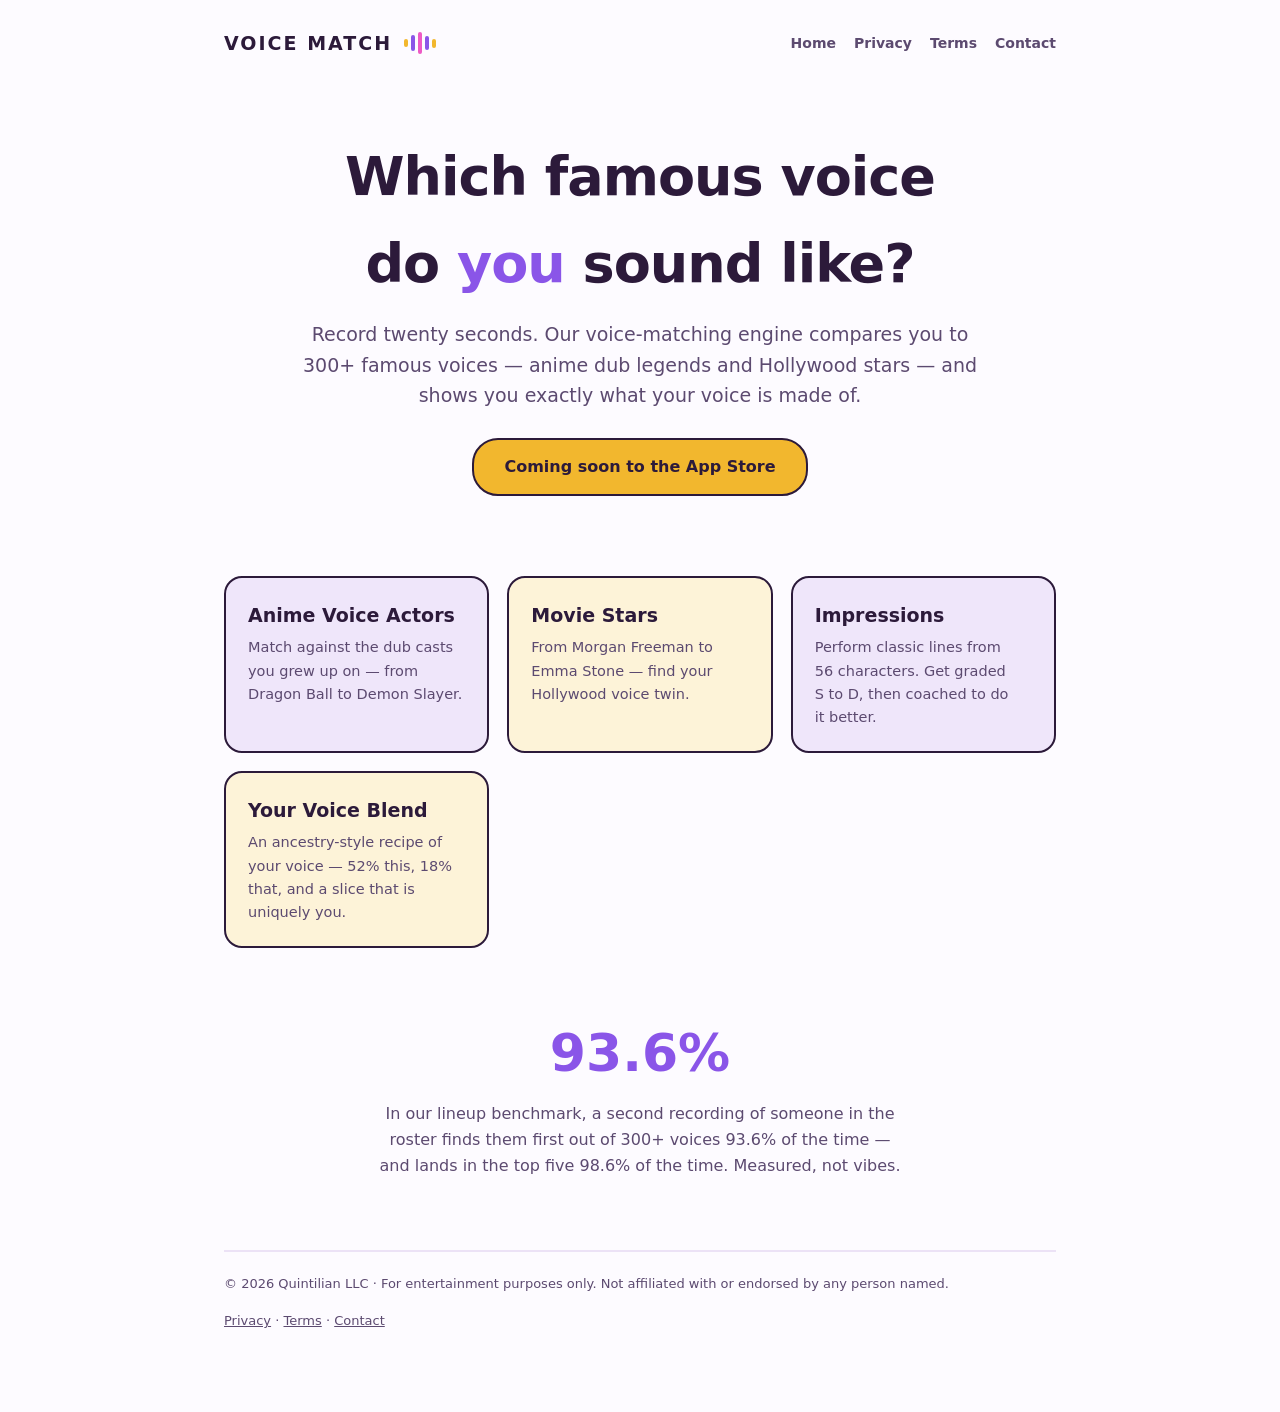
==== index.html @ e15415bc "Voice Match site: promo, privacy, terms, contact Co-Authored-By: Claude Fable 5 <noreply@anthropic.c" ====
<!doctype html>
<html lang="en">
<head>
<meta charset="utf-8"><meta name="viewport" content="width=device-width, initial-scale=1">
<title>VOICE MATCH — Which famous voice do you sound like?</title>
<meta name="description" content="Record 20 seconds of your voice and find your famous voice twin — real acoustic matching against 300+ voices, plus an impression game with coaching.">
<link rel="stylesheet" href="style.css">
</head>
<body><div class="wrap">
<header><a class="brand" href="index.html"><b>VOICE MATCH</b><span class="wave"><span></span><span></span><span></span><span></span><span></span></span></a><nav><a href="index.html">Home</a><a href="privacy.html">Privacy</a><a href="terms.html">Terms</a><a href="contact.html">Contact</a></nav></header>
<section class="hero">
  <h1>Which famous voice<br>do <em>you</em> sound like?</h1>
  <p>Record twenty seconds. Our voice-matching engine compares you to 300+ famous voices — anime dub legends and Hollywood stars — and shows you exactly what your voice is made of.</p>
  <span class="badge">Coming soon to the App Store</span>
</section>
<section class="cards">
  <div class="card"><h3>Anime Voice Actors</h3><p>Match against the dub casts you grew up on — from Dragon Ball to Demon Slayer.</p></div>
  <div class="card gold"><h3>Movie Stars</h3><p>From Morgan Freeman to Emma Stone — find your Hollywood voice twin.</p></div>
  <div class="card"><h3>Impressions</h3><p>Perform classic lines from 56 characters. Get graded S to D, then coached to do it better.</p></div>
  <div class="card gold"><h3>Your Voice Blend</h3><p>An ancestry-style recipe of your voice — 52% this, 18% that, and a slice that is uniquely you.</p></div>
</section>
<section class="stat">
  <div class="num">93.6%</div>
  <p>In our lineup benchmark, a second recording of someone in the roster finds them first out of 300+ voices 93.6% of the time — and lands in the top five 98.6% of the time. Measured, not vibes.</p>
</section>
<footer><span>© 2026 Quintilian LLC · For entertainment purposes only. Not affiliated with or endorsed by any person named.</span><span><a href="privacy.html">Privacy</a> · <a href="terms.html">Terms</a> · <a href="contact.html">Contact</a></span></footer>
</div></body></html>
---- style.css ----
:root {
  --bg:#FDFBFF; --surface:#EFE6FA; --butter:#FDF3D8; --ink:#2C1A3A; --muted:#5C4A70;
  --violet:#8A55E8; --gold:#F2B72E; --pink:#EE59C5; --outline:#2C1A3A; --divider:#ECE2F6;
}
@media (prefers-color-scheme: dark) {
  :root { --bg:#221530; --surface:#33224A; --butter:#3A2C20; --ink:#F3ECFC; --muted:#CBB8DD;
    --violet:#C9A4FF; --outline:#8A68B8; --divider:#33254A; }
}
* { box-sizing: border-box; }
body { margin:0; background:var(--bg); color:var(--ink);
  font-family:-apple-system, system-ui, "Segoe UI", sans-serif; line-height:1.6; }
.wrap { max-width: 880px; margin: 0 auto; padding: 0 24px 80px; }
p, li { text-wrap: pretty; }
h1,h2,h3 { text-wrap: balance; }
header { display:flex; align-items:center; justify-content:space-between; padding:28px 0; }
.brand { display:flex; align-items:center; gap:12px; text-decoration:none; color:var(--ink); }
.brand b { font-weight:900; letter-spacing:2px; font-size:19px; }
.wave { display:flex; align-items:center; gap:3px; height:22px; }
.wave span { width:4px; border-radius:2px; animation: bounce 1.1s ease-in-out infinite; }
.wave span:nth-child(1){ background:var(--gold);  height:8px;  animation-delay:0s; }
.wave span:nth-child(2){ background:var(--violet);height:16px; animation-delay:.15s; }
.wave span:nth-child(3){ background:var(--pink);  height:22px; animation-delay:.3s; }
.wave span:nth-child(4){ background:var(--violet);height:14px; animation-delay:.45s; }
.wave span:nth-child(5){ background:var(--gold);  height:9px;  animation-delay:.6s; }
@keyframes bounce { 0%,100%{ transform:scaleY(.45);} 50%{ transform:scaleY(1);} }
@media (prefers-reduced-motion: reduce) { .wave span { animation:none; } }
nav a { color:var(--muted); text-decoration:none; font-weight:700; font-size:14px; margin-left:18px; }
nav a:hover { color:var(--violet); }
.hero { text-align:center; padding: 48px 0 24px; }
.hero h1 { font-size: clamp(34px, 6vw, 54px); font-weight:900; letter-spacing:-1px; margin:0 0 12px; }
.hero h1 em { font-style:normal; color:var(--violet); }
.hero p { font-size:19px; color:var(--muted); max-width:56ch; margin:0 auto; }
.badge { display:inline-block; margin-top:28px; background:var(--gold); color:#2C1A3A;
  border:2px solid var(--outline); border-radius:26px; padding:14px 30px; font-weight:800; font-size:16px; }
.cards { display:grid; grid-template-columns:repeat(auto-fit,minmax(230px,1fr)); gap:18px; margin-top:56px; }
.card { border:2px solid var(--outline); border-radius:18px; padding:22px; background:var(--surface); }
.card.gold { background:var(--butter); }
.card h3 { margin:0 0 6px; font-size:19px; font-weight:800; }
.card p { margin:0; font-size:14.5px; color:var(--muted); }
.stat { text-align:center; margin-top:64px; }
.stat .num { font-size:52px; font-weight:900; color:var(--violet); }
.stat p { color:var(--muted); max-width:52ch; margin:6px auto 0; }
.page h1 { font-size:32px; font-weight:900; margin-top:24px; }
.page h2 { font-size:19px; font-weight:800; margin-top:28px; }
.page .muted { color:var(--muted); font-size:14px; }
footer { border-top:2px solid var(--divider); margin-top:72px; padding-top:22px;
  display:flex; flex-wrap:wrap; gap:16px; justify-content:space-between; color:var(--muted); font-size:13px; }
footer a { color:var(--muted); }
a { color:var(--violet); }
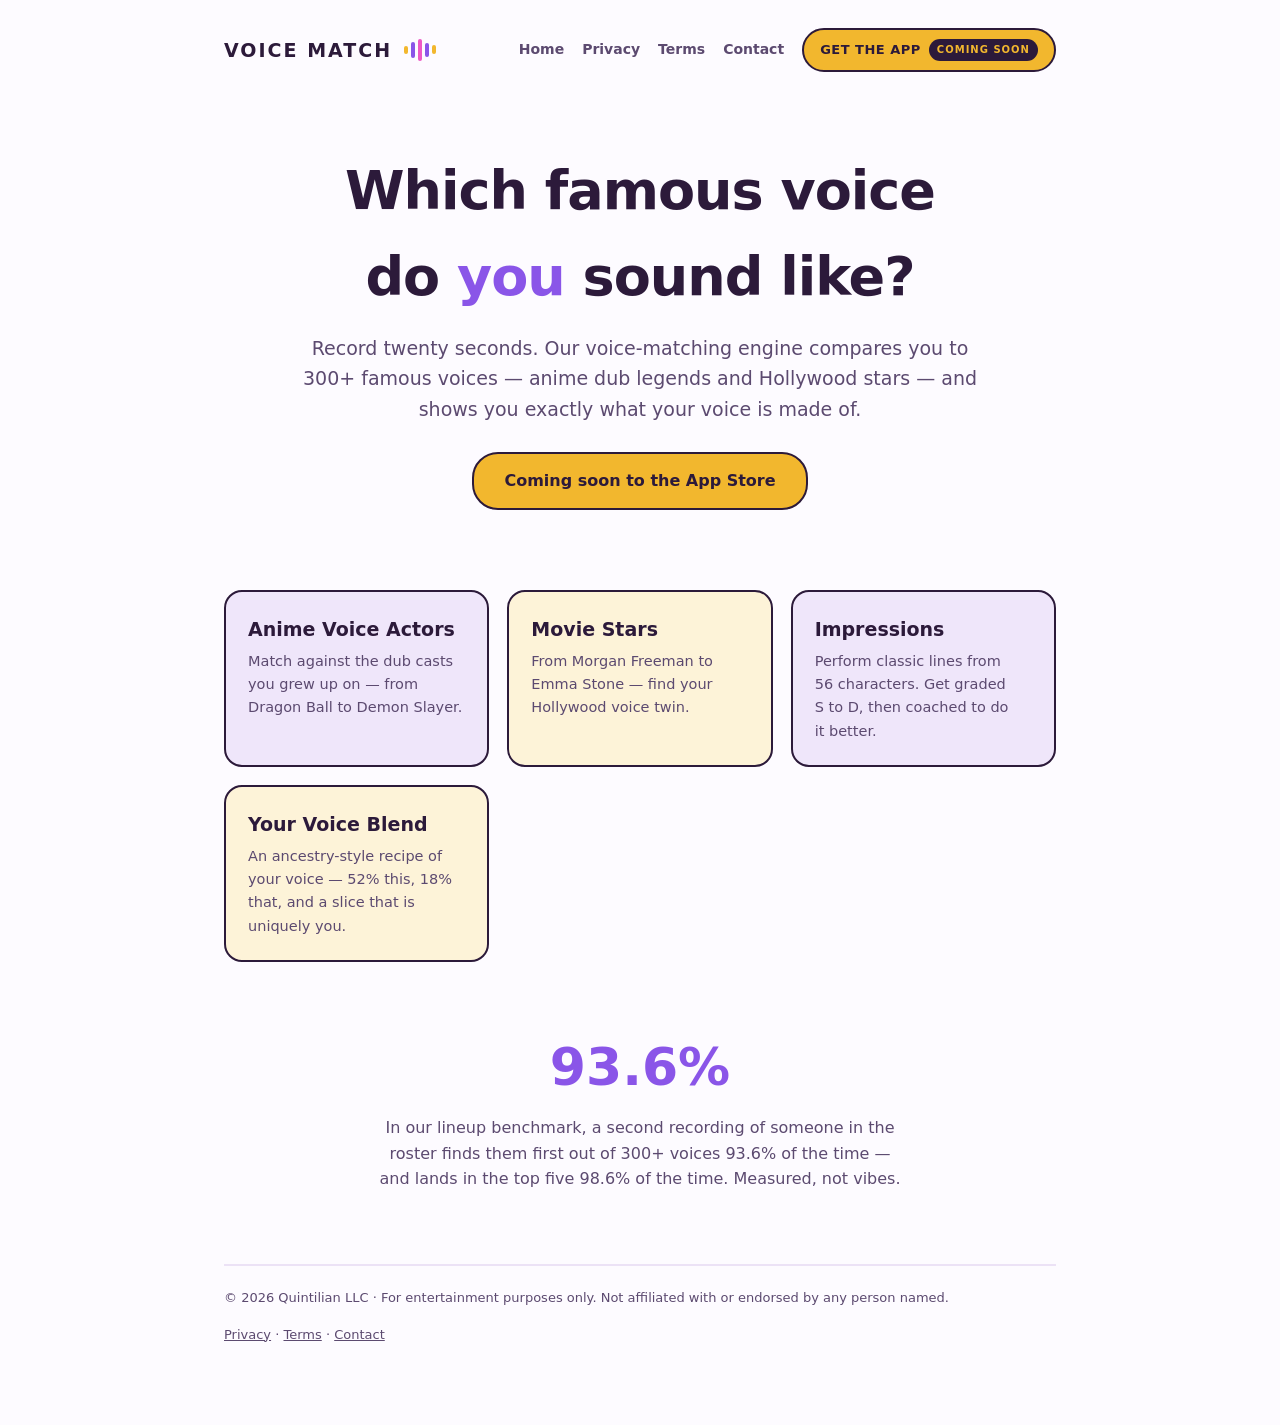
==== commit 3c273f4e: "Add GET THE APP header button (coming soon placeholder) Co-Authored-By: Claude Fable 5 <noreply@anth" ====
--- a/index.html
+++ b/index.html
@@ -7,7 +7,7 @@
 <link rel="stylesheet" href="style.css">
 </head>
 <body><div class="wrap">
-<header><a class="brand" href="index.html"><b>VOICE MATCH</b><span class="wave"><span></span><span></span><span></span><span></span><span></span></span></a><nav><a href="index.html">Home</a><a href="privacy.html">Privacy</a><a href="terms.html">Terms</a><a href="contact.html">Contact</a></nav></header>
+<header><a class="brand" href="index.html"><b>VOICE MATCH</b><span class="wave"><span></span><span></span><span></span><span></span><span></span></span></a><nav><a href="index.html">Home</a><a href="privacy.html">Privacy</a><a href="terms.html">Terms</a><a href="contact.html">Contact</a><a class="getapp" href="#" aria-disabled="true" title="Coming soon to the App Store">GET THE APP <span class="soon">Coming soon</span></a></nav></header>
 <section class="hero">
   <h1>Which famous voice<br>do <em>you</em> sound like?</h1>
   <p>Record twenty seconds. Our voice-matching engine compares you to 300+ famous voices — anime dub legends and Hollywood stars — and shows you exactly what your voice is made of.</p>
--- a/style.css
+++ b/style.css
@@ -47,3 +47,9 @@
   display:flex; flex-wrap:wrap; gap:16px; justify-content:space-between; color:var(--muted); font-size:13px; }
 footer a { color:var(--muted); }
 a { color:var(--violet); }
+
+/* GET THE APP — header CTA. Swap href + drop .soon when the App Store link lands. */
+.getapp { display:inline-flex; align-items:center; gap:8px; margin-left:18px; background:var(--gold); color:#2C1A3A; text-decoration:none; font-weight:900; font-size:13px; letter-spacing:.5px; padding:9px 16px; border-radius:999px; border:2px solid var(--outline, #2C1A3A); white-space:nowrap; }
+.getapp .soon { font-weight:800; font-size:10px; letter-spacing:1px; text-transform:uppercase; background:#2C1A3A; color:#F2B72E; padding:3px 8px; border-radius:999px; }
+.getapp[aria-disabled="true"] { cursor:default; }
+@media (max-width:600px){ header { flex-wrap:wrap; gap:10px; } .getapp { margin-left:0; } }
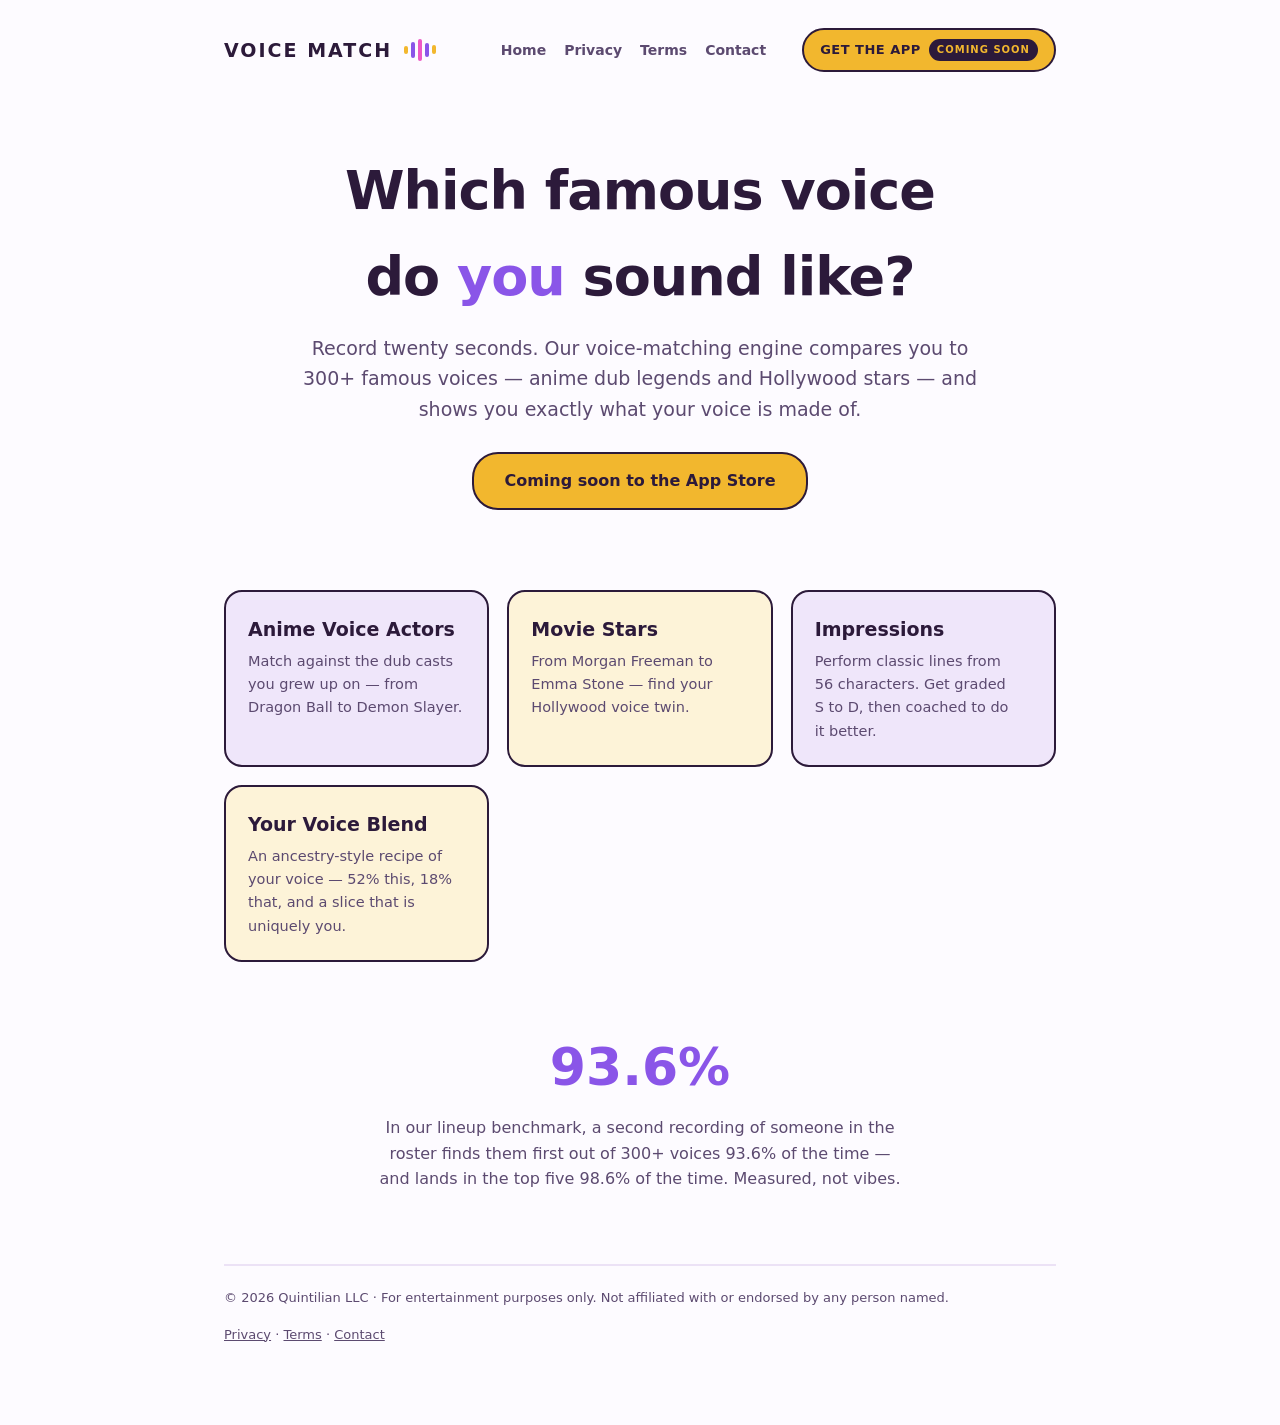
==== commit 5d763882: "Keep a space before the hero line break so mobile wrap reads correctly Co-Authored-By: Claude Fable " ====
--- a/index.html
+++ b/index.html
@@ -9,7 +9,7 @@
 <body><div class="wrap">
 <header><a class="brand" href="index.html"><b>VOICE MATCH</b><span class="wave"><span></span><span></span><span></span><span></span><span></span></span></a><nav><a href="index.html">Home</a><a href="privacy.html">Privacy</a><a href="terms.html">Terms</a><a href="contact.html">Contact</a><a class="getapp" href="#" aria-disabled="true" title="Coming soon to the App Store">GET THE APP <span class="soon">Coming soon</span></a></nav></header>
 <section class="hero">
-  <h1>Which famous voice<br>do <em>you</em> sound like?</h1>
+  <h1>Which famous voice <br>do <em>you</em> sound like?</h1>
   <p>Record twenty seconds. Our voice-matching engine compares you to 300+ famous voices — anime dub legends and Hollywood stars — and shows you exactly what your voice is made of.</p>
   <span class="badge">Coming soon to the App Store</span>
 </section>
--- a/style.css
+++ b/style.css
@@ -7,6 +7,7 @@
     --violet:#C9A4FF; --outline:#8A68B8; --divider:#33254A; }
 }
 * { box-sizing: border-box; }
+html, body { overflow-x: hidden; }
 body { margin:0; background:var(--bg); color:var(--ink);
   font-family:-apple-system, system-ui, "Segoe UI", sans-serif; line-height:1.6; }
 .wrap { max-width: 880px; margin: 0 auto; padding: 0 24px 80px; }
@@ -24,7 +25,8 @@
 .wave span:nth-child(5){ background:var(--gold);  height:9px;  animation-delay:.6s; }
 @keyframes bounce { 0%,100%{ transform:scaleY(.45);} 50%{ transform:scaleY(1);} }
 @media (prefers-reduced-motion: reduce) { .wave span { animation:none; } }
-nav a { color:var(--muted); text-decoration:none; font-weight:700; font-size:14px; margin-left:18px; }
+nav { display:flex; align-items:center; flex-wrap:wrap; gap:6px 18px; justify-content:flex-end; }
+nav a { color:var(--muted); text-decoration:none; font-weight:700; font-size:14px; }
 nav a:hover { color:var(--violet); }
 .hero { text-align:center; padding: 48px 0 24px; }
 .hero h1 { font-size: clamp(34px, 6vw, 54px); font-weight:900; letter-spacing:-1px; margin:0 0 12px; }
@@ -53,3 +55,17 @@
 .getapp .soon { font-weight:800; font-size:10px; letter-spacing:1px; text-transform:uppercase; background:#2C1A3A; color:#F2B72E; padding:3px 8px; border-radius:999px; }
 .getapp[aria-disabled="true"] { cursor:default; }
 @media (max-width:600px){ header { flex-wrap:wrap; gap:10px; } .getapp { margin-left:0; } }
+
+/* mobile header: stack brand over nav, pills wrap — no horizontal scroll */
+@media (max-width: 640px) {
+  header { flex-direction: column; align-items: flex-start; gap: 14px; padding: 22px 0; }
+  nav { width: 100%; justify-content: flex-start; gap: 6px 16px; }
+  .getapp { margin-left: 0; padding: 8px 14px; font-size: 12px; }
+  .getapp .soon { font-size: 9px; padding: 2px 6px; }
+}
+
+/* small screens: let the hero headline wrap naturally instead of clipping */
+@media (max-width: 640px) {
+  .hero h1 { font-size: clamp(28px, 8.5vw, 40px); }
+  .hero h1 br { display: none; }
+}
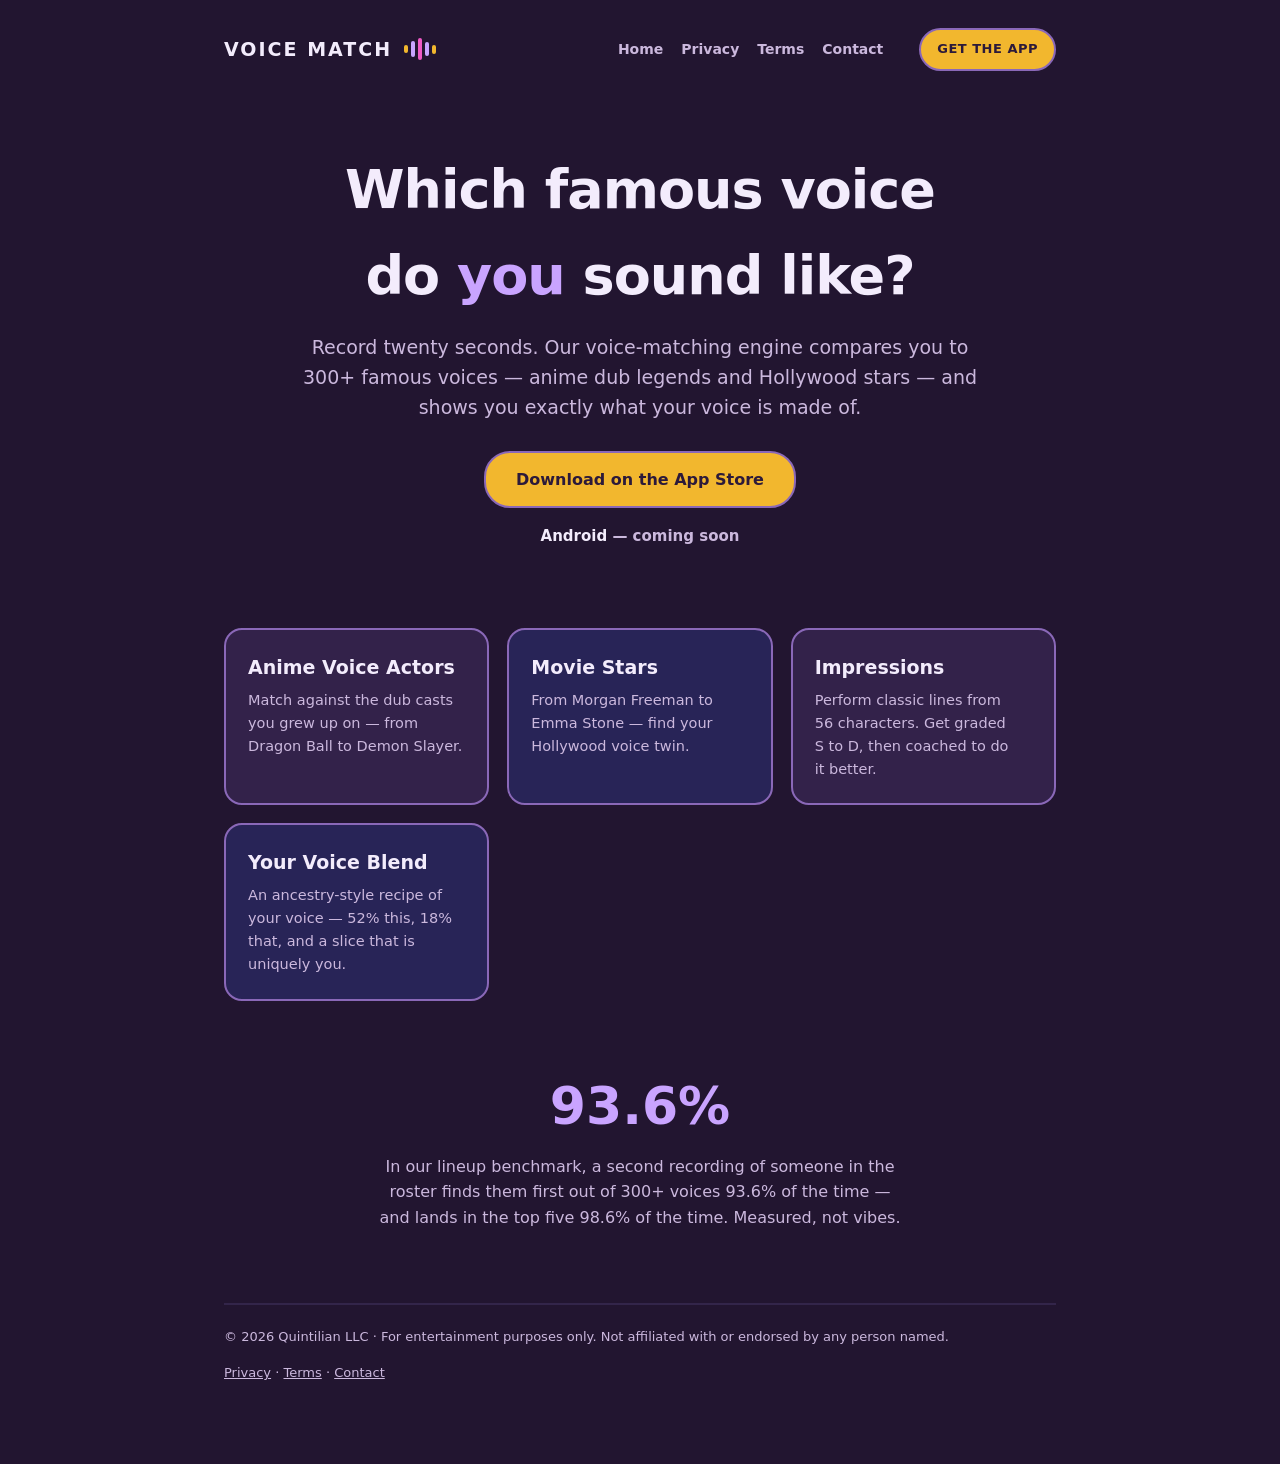
==== commit 7eca4aa7: "Go live: App Store link, Android coming soon, dark-mode site Co-Authored-By: Claude Opus 4.8 <norepl" ====
--- a/index.html
+++ b/index.html
@@ -7,11 +7,11 @@
 <link rel="stylesheet" href="style.css">
 </head>
 <body><div class="wrap">
-<header><a class="brand" href="index.html"><b>VOICE MATCH</b><span class="wave"><span></span><span></span><span></span><span></span><span></span></span></a><nav><a href="index.html">Home</a><a href="privacy.html">Privacy</a><a href="terms.html">Terms</a><a href="contact.html">Contact</a><a class="getapp" href="#" aria-disabled="true" title="Coming soon to the App Store">GET THE APP <span class="soon">Coming soon</span></a></nav></header>
+<header><a class="brand" href="index.html"><b>VOICE MATCH</b><span class="wave"><span></span><span></span><span></span><span></span><span></span></span></a><nav><a href="index.html">Home</a><a href="privacy.html">Privacy</a><a href="terms.html">Terms</a><a href="contact.html">Contact</a><a class="getapp" href="https://apps.apple.com/us/app/voice-match-famous-voice-twin/id6788507457" title="Download Voice Match on the App Store">GET THE APP</a></nav></header>
 <section class="hero">
   <h1>Which famous voice <br>do <em>you</em> sound like?</h1>
   <p>Record twenty seconds. Our voice-matching engine compares you to 300+ famous voices — anime dub legends and Hollywood stars — and shows you exactly what your voice is made of.</p>
-  <span class="badge">Coming soon to the App Store</span>
+  <a class="badge" href="https://apps.apple.com/us/app/voice-match-famous-voice-twin/id6788507457">Download on the App Store</a><span class="android-soon"><b>Android</b> — coming soon</span>
 </section>
 <section class="cards">
   <div class="card"><h3>Anime Voice Actors</h3><p>Match against the dub casts you grew up on — from Dragon Ball to Demon Slayer.</p></div>
--- a/style.css
+++ b/style.css
@@ -1,10 +1,8 @@
 :root {
-  --bg:#FDFBFF; --surface:#EFE6FA; --butter:#FDF3D8; --ink:#2C1A3A; --muted:#5C4A70;
-  --violet:#8A55E8; --gold:#F2B72E; --pink:#EE59C5; --outline:#2C1A3A; --divider:#ECE2F6;
-}
-@media (prefers-color-scheme: dark) {
-  :root { --bg:#221530; --surface:#33224A; --butter:#3A2C20; --ink:#F3ECFC; --muted:#CBB8DD;
-    --violet:#C9A4FF; --outline:#8A68B8; --divider:#33254A; }
+  /* Dark-only, matching the app's Chromatic Pop dark theme */
+  color-scheme: dark;
+  --bg:#221530; --surface:#33224A; --butter:#282457; --ink:#F3ECFC; --muted:#CBB8DD;
+  --violet:#C9A4FF; --gold:#F2B72E; --pink:#EE59C5; --outline:#8A68B8; --divider:#33254A;
 }
 * { box-sizing: border-box; }
 html, body { overflow-x: hidden; }
@@ -69,3 +67,10 @@
   .hero h1 { font-size: clamp(28px, 8.5vw, 40px); }
   .hero h1 br { display: none; }
 }
+
+
+/* Live store CTA in the hero */
+a.badge { text-decoration:none; }
+a.badge:hover { filter:brightness(1.05); }
+.android-soon { display:block; margin-top:16px; color:var(--muted); font-size:15px; font-weight:600; }
+.android-soon b { color:var(--ink); font-weight:800; }
